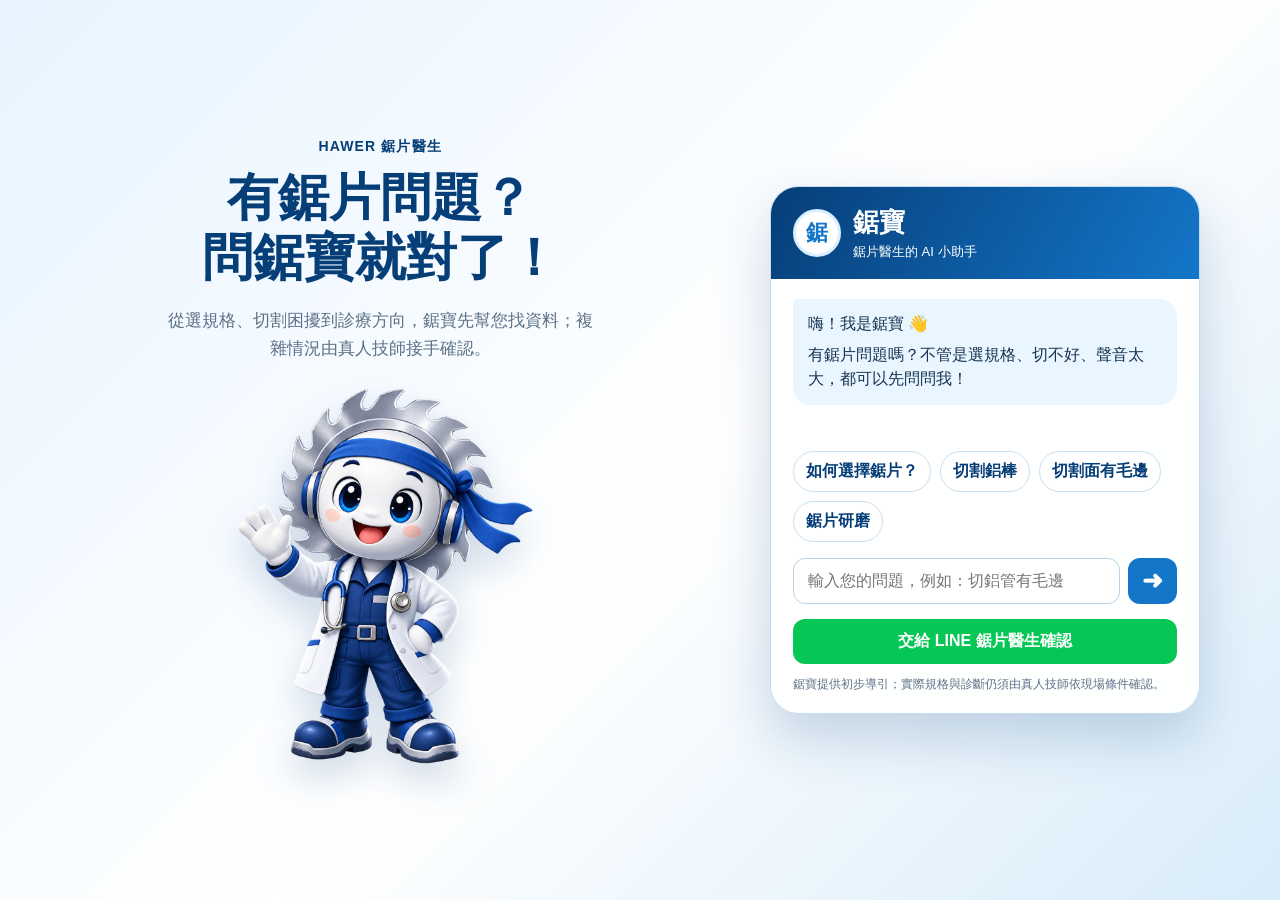
==== zirbao-ai/index.html @ aaa79eaa "feat: add zirbao chat interface" ====
<!doctype html>
<html lang="zh-Hant">
<head>
  <meta charset="utf-8">
  <meta name="viewport" content="width=device-width, initial-scale=1">
  <meta name="description" content="鋸寶 AI：鋸片醫生的初步導引小助手">
  <title>鋸寶 AI｜鋸片醫生</title>
  <link rel="stylesheet" href="styles.css">
</head>
<body>
  <main class="zirbao-page">
    <section class="zirbao-hero" aria-label="鋸寶 AI 助手">
      <div class="zirbao-brand">
        <p class="zirbao-eyebrow">HAWER 鋸片醫生</p>
        <h1>有鋸片問題？<br>問鋸寶就對了！</h1>
        <p class="zirbao-intro">從選規格、切割困擾到診療方向，鋸寶先幫您找資料；複雜情況由真人技師接手確認。</p>
        <img class="zirbao-mascot" src="assets/zirbao-mascot.png" alt="鋸寶，鋸片醫生的 AI 小助手">
      </div>

      <section id="zirbao-chat" class="zirbao-chat" aria-labelledby="zirbao-chat-title">
        <header class="zirbao-chat-header">
          <div class="zirbao-avatar" aria-hidden="true">鋸</div>
          <div>
            <h2 id="zirbao-chat-title">鋸寶</h2>
            <p>鋸片醫生的 AI 小助手</p>
          </div>
        </header>

        <div id="zirbao-results" class="zirbao-results" aria-live="polite">
          <div class="zirbao-message">
            <p>嗨！我是鋸寶 👋</p>
            <p>有鋸片問題嗎？不管是選規格、切不好、聲音太大，都可以先問問我！</p>
          </div>
        </div>

        <div class="zirbao-shortcuts" aria-label="常用問題">
          <button type="button" data-zirbao-shortcut="如何選擇鋸片？">如何選擇鋸片？</button>
          <button type="button" data-zirbao-shortcut="切割鋁棒要用什麼鋸片？">切割鋁棒</button>
          <button type="button" data-zirbao-shortcut="切割面有毛邊怎麼辦？">切割面有毛邊</button>
          <button type="button" data-zirbao-shortcut="我的鋸片需要研磨">鋸片研磨</button>
        </div>

        <div class="zirbao-input-row">
          <label class="sr-only" for="zirbao-query">輸入您的問題</label>
          <input id="zirbao-query" type="search" autocomplete="off" placeholder="輸入您的問題，例如：切鋁管有毛邊">
          <button id="zirbao-send" type="button" aria-label="送出問題">➜</button>
        </div>

        <a id="zirbao-line" class="zirbao-line-link" href="https://line.me/ti/p/%40drhawer" target="_blank" rel="noopener">交給 LINE 鋸片醫生確認</a>
        <p class="zirbao-disclaimer">鋸寶提供初步導引；實際規格與診斷仍須由真人技師依現場條件確認。</p>
      </section>
    </section>
  </main>
  <script src="app.js"></script>
</body>
</html>
---- zirbao-ai/styles.css ----
:root {
  color-scheme: light;
  --zirbao-navy: #063e78;
  --zirbao-blue: #1476c9;
  --zirbao-sky: #eaf6ff;
  --zirbao-ink: #173452;
  --zirbao-muted: #5c7187;
  --zirbao-line: #06c755;
}

* { box-sizing: border-box; }

body {
  min-width: 320px;
  margin: 0;
  background: linear-gradient(135deg, #e7f4ff 0%, #ffffff 54%, #d8ecfa 100%);
  color: var(--zirbao-ink);
  font-family: Arial, "Microsoft JhengHei", sans-serif;
}

button, input { font: inherit; }

.zirbao-page {
  min-height: 100vh;
  padding: clamp(24px, 5vw, 72px);
  display: grid;
  place-items: center;
}

.zirbao-hero {
  width: min(1120px, 100%);
  display: grid;
  grid-template-columns: minmax(300px, 1fr) minmax(320px, 430px);
  align-items: center;
  gap: clamp(28px, 7vw, 96px);
}

.zirbao-brand { text-align: center; }

.zirbao-eyebrow {
  margin: 0 0 12px;
  color: var(--zirbao-navy);
  font-size: 14px;
  font-weight: 800;
  letter-spacing: .08em;
}

h1 { margin: 0; color: var(--zirbao-navy); font-size: clamp(34px, 4vw, 58px); line-height: 1.18; }

.zirbao-intro {
  width: min(430px, 100%);
  margin: 18px auto 0;
  color: var(--zirbao-muted);
  font-size: 17px;
  line-height: 1.7;
}

.zirbao-mascot { display: block; width: min(390px, 82vw); height: auto; margin: 18px auto -10px; filter: drop-shadow(0 18px 18px rgba(6, 62, 120, .18)); }

.zirbao-chat {
  overflow: hidden;
  border: 1px solid rgba(20, 118, 201, .25);
  border-radius: 28px;
  background: rgba(255, 255, 255, .94);
  box-shadow: 0 24px 55px rgba(6, 62, 120, .2);
}

.zirbao-chat-header {
  display: flex;
  align-items: center;
  gap: 12px;
  padding: 18px 22px;
  color: #fff;
  background: linear-gradient(120deg, var(--zirbao-navy), var(--zirbao-blue));
}

.zirbao-avatar { display: grid; width: 48px; height: 48px; place-items: center; border: 3px solid #d8efff; border-radius: 50%; background: #fff; color: var(--zirbao-blue); font-weight: 900; font-size: 22px; }
.zirbao-chat-header h2 { margin: 0; font-size: 26px; }
.zirbao-chat-header p { margin: 3px 0 0; font-size: 13px; }

.zirbao-results { min-height: 172px; padding: 20px 22px 8px; }
.zirbao-message { border-radius: 4px 18px 18px 18px; background: var(--zirbao-sky); padding: 13px 15px; font-size: 16px; line-height: 1.55; }
.zirbao-message p { margin: 0; }
.zirbao-message p + p { margin-top: 6px; }
.zirbao-message-danger { background: #fff0ef; color: #8e251e; }
.zirbao-questions { margin: 12px 2px; color: var(--zirbao-muted); font-size: 14px; line-height: 1.6; }

.zirbao-cards { display: grid; gap: 9px; margin: 12px 0; }
.zirbao-card { display: block; border: 1px solid #c7e1f5; border-radius: 14px; padding: 11px 12px; color: inherit; background: #fff; text-decoration: none; }
.zirbao-card:hover { border-color: var(--zirbao-blue); box-shadow: 0 5px 15px rgba(20, 118, 201, .14); }
.zirbao-card strong { display: block; color: var(--zirbao-navy); font-size: 15px; }
.zirbao-card span { display: block; margin-top: 4px; color: var(--zirbao-muted); font-size: 13px; line-height: 1.45; }

.zirbao-shortcuts { display: flex; flex-wrap: wrap; gap: 9px; padding: 0 22px 16px; }
.zirbao-shortcuts button { border: 1px solid #c7dfef; border-radius: 999px; padding: 9px 12px; cursor: pointer; color: var(--zirbao-navy); background: #fff; font-weight: 700; }
.zirbao-shortcuts button:hover, .zirbao-shortcuts button:focus-visible { border-color: var(--zirbao-blue); background: #edf8ff; }

.zirbao-input-row { display: flex; gap: 8px; padding: 0 22px; }
.zirbao-input-row input { width: 100%; min-width: 0; border: 1px solid #b9d4e6; border-radius: 12px; padding: 13px 14px; color: var(--zirbao-ink); }
.zirbao-input-row button { width: 49px; flex: 0 0 49px; border: 0; border-radius: 12px; cursor: pointer; color: #fff; background: var(--zirbao-blue); font-size: 25px; font-weight: 800; }

.zirbao-line-link { display: block; margin: 15px 22px 0; border-radius: 12px; padding: 12px; color: #fff; background: var(--zirbao-line); text-align: center; text-decoration: none; font-weight: 800; }
.zirbao-disclaimer { margin: 12px 22px 20px; color: var(--zirbao-muted); font-size: 12px; line-height: 1.45; }

button:focus-visible, a:focus-visible, input:focus-visible { outline: 3px solid #f7c949; outline-offset: 2px; }
.sr-only { position: absolute; width: 1px; height: 1px; overflow: hidden; clip: rect(0, 0, 0, 0); white-space: nowrap; }

@media (max-width: 760px) {
  .zirbao-page { padding: 24px 16px; }
  .zirbao-hero { grid-template-columns: 1fr; gap: 22px; }
  .zirbao-mascot { width: min(220px, 58vw); margin-bottom: -6px; }
  .zirbao-intro { font-size: 15px; }
  .zirbao-chat { border-radius: 22px; }
}
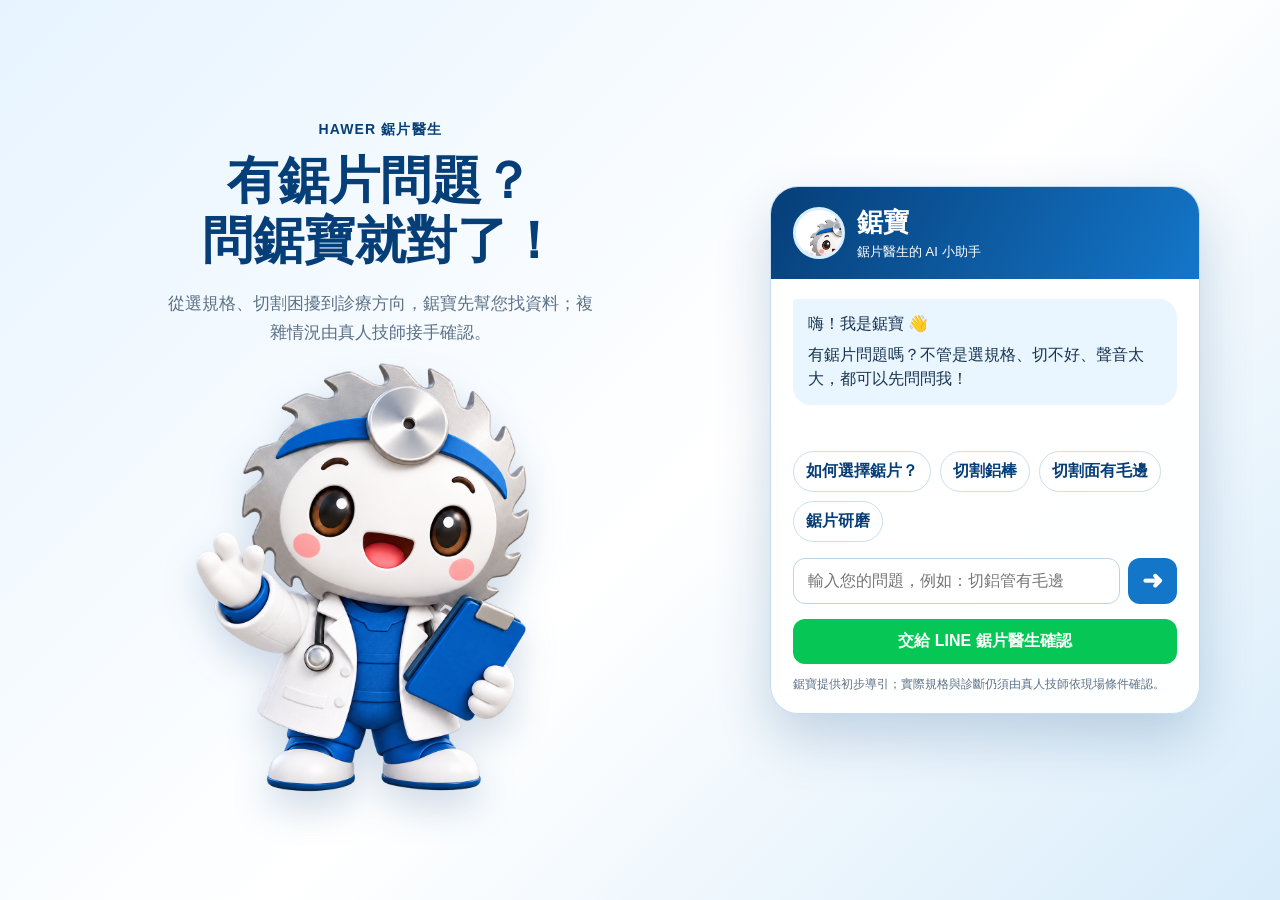
==== commit 1b7592c8: "feat: use official zirbao mascot style" ====
--- a/zirbao-ai/index.html
+++ b/zirbao-ai/index.html
@@ -5,7 +5,7 @@
   <meta name="viewport" content="width=device-width, initial-scale=1">
   <meta name="description" content="鋸寶 AI：鋸片醫生的初步導引小助手">
   <title>鋸寶 AI｜鋸片醫生</title>
-  <link rel="stylesheet" href="styles.css">
+  <link rel="stylesheet" href="styles.css?v=20260905-zirbao-official">
 </head>
 <body>
   <main class="zirbao-page">
@@ -14,12 +14,14 @@
         <p class="zirbao-eyebrow">HAWER 鋸片醫生</p>
         <h1>有鋸片問題？<br>問鋸寶就對了！</h1>
         <p class="zirbao-intro">從選規格、切割困擾到診療方向，鋸寶先幫您找資料；複雜情況由真人技師接手確認。</p>
-        <img class="zirbao-mascot" src="assets/zirbao-mascot.png" alt="鋸寶，鋸片醫生的 AI 小助手">
+        <img class="zirbao-mascot" src="assets/zirbao-mascot-official-cutout.png" alt="鋸寶，鋸片醫生的 AI 小助手">
       </div>
 
       <section id="zirbao-chat" class="zirbao-chat" aria-labelledby="zirbao-chat-title">
         <header class="zirbao-chat-header">
-          <div class="zirbao-avatar" aria-hidden="true">鋸</div>
+          <div class="zirbao-avatar" aria-hidden="true">
+            <img class="zirbao-avatar-image" src="assets/zirbao-mascot-official-cutout.png" alt="">
+          </div>
           <div>
             <h2 id="zirbao-chat-title">鋸寶</h2>
             <p>鋸片醫生的 AI 小助手</p>
--- a/zirbao-ai/styles.css
+++ b/zirbao-ai/styles.css
@@ -55,7 +55,7 @@
   line-height: 1.7;
 }
 
-.zirbao-mascot { display: block; width: min(390px, 82vw); height: auto; margin: 18px auto -10px; filter: drop-shadow(0 18px 18px rgba(6, 62, 120, .18)); }
+.zirbao-mascot { display: block; width: min(430px, 88vw); height: auto; margin: 10px auto -18px; filter: drop-shadow(0 18px 18px rgba(6, 62, 120, .18)); }
 
 .zirbao-chat {
   overflow: hidden;
@@ -74,7 +74,8 @@
   background: linear-gradient(120deg, var(--zirbao-navy), var(--zirbao-blue));
 }
 
-.zirbao-avatar { display: grid; width: 48px; height: 48px; place-items: center; border: 3px solid #d8efff; border-radius: 50%; background: #fff; color: var(--zirbao-blue); font-weight: 900; font-size: 22px; }
+.zirbao-avatar { display: grid; width: 52px; height: 52px; place-items: center; overflow: hidden; border: 3px solid #d8efff; border-radius: 50%; background: #fff; }
+.zirbao-avatar-image { width: 78px; max-width: none; transform: translateY(7px); }
 .zirbao-chat-header h2 { margin: 0; font-size: 26px; }
 .zirbao-chat-header p { margin: 3px 0 0; font-size: 13px; }
 
@@ -108,7 +109,7 @@
 @media (max-width: 760px) {
   .zirbao-page { padding: 24px 16px; }
   .zirbao-hero { grid-template-columns: 1fr; gap: 22px; }
-  .zirbao-mascot { width: min(220px, 58vw); margin-bottom: -6px; }
+  .zirbao-mascot { width: min(260px, 68vw); margin-bottom: -10px; }
   .zirbao-intro { font-size: 15px; }
   .zirbao-chat { border-radius: 22px; }
 }
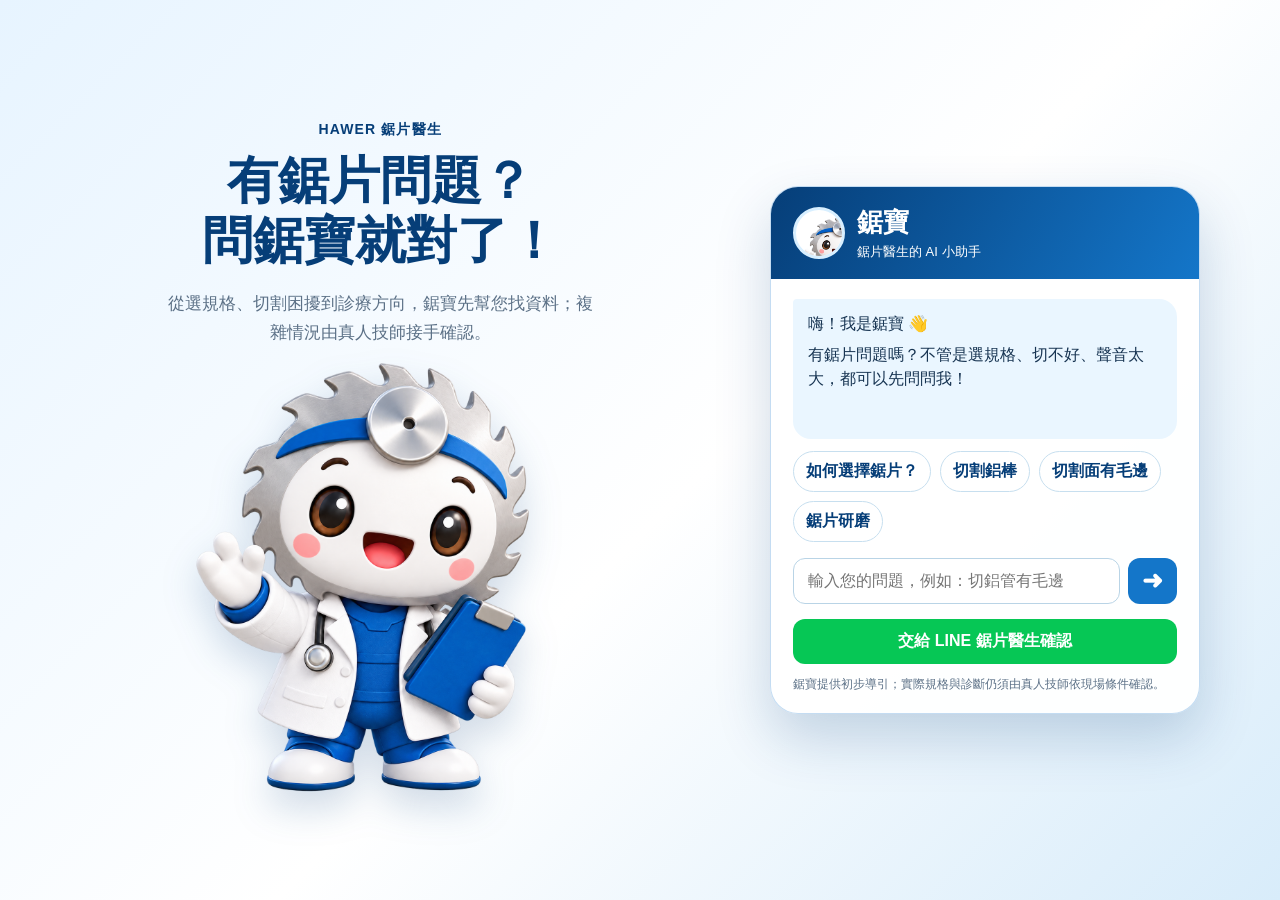
==== commit 26d36427: "fix: route incomplete questions before AI" ====
--- a/zirbao-ai/index.html
+++ b/zirbao-ai/index.html
@@ -53,6 +53,10 @@
       </section>
     </section>
   </main>
-  <script src="app.js"></script>
+  <iframe id="zirbao-ai-frame" name="zirbao-ai-frame" title="鋸寶 AI 回覆" hidden></iframe>
+  <script src="zirbao-core.js?v=20260906-diagnosis"></script>
+  <script src="zirbao-client.js?v=20260906-diagnosis"></script>
+  <script src="config.js"></script>
+  <script src="app.js?v=20260906-diagnosis"></script>
 </body>
 </html>
--- a/zirbao-ai/styles.css
+++ b/zirbao-ai/styles.css
@@ -79,18 +79,25 @@
 .zirbao-chat-header h2 { margin: 0; font-size: 26px; }
 .zirbao-chat-header p { margin: 3px 0 0; font-size: 13px; }
 
-.zirbao-results { min-height: 172px; padding: 20px 22px 8px; }
+.zirbao-results { display: grid; max-height: 360px; min-height: 172px; gap: 12px; overflow-y: auto; padding: 20px 22px 12px; scroll-behavior: smooth; }
+.zirbao-turn { display: grid; gap: 8px; max-width: 94%; }
+.zirbao-turn-assistant { justify-self: start; }
+.zirbao-turn-user { justify-self: end; }
 .zirbao-message { border-radius: 4px 18px 18px 18px; background: var(--zirbao-sky); padding: 13px 15px; font-size: 16px; line-height: 1.55; }
+.zirbao-turn-user .zirbao-message { border-radius: 18px 4px 18px 18px; color: #fff; background: var(--zirbao-blue); }
 .zirbao-message p { margin: 0; }
 .zirbao-message p + p { margin-top: 6px; }
 .zirbao-message-danger { background: #fff0ef; color: #8e251e; }
-.zirbao-questions { margin: 12px 2px; color: var(--zirbao-muted); font-size: 14px; line-height: 1.6; }
+.zirbao-message-loading { color: var(--zirbao-muted); }
+.zirbao-questions { margin: 0 2px; color: var(--zirbao-muted); font-size: 14px; line-height: 1.6; }
 
 .zirbao-cards { display: grid; gap: 9px; margin: 12px 0; }
 .zirbao-card { display: block; border: 1px solid #c7e1f5; border-radius: 14px; padding: 11px 12px; color: inherit; background: #fff; text-decoration: none; }
 .zirbao-card:hover { border-color: var(--zirbao-blue); box-shadow: 0 5px 15px rgba(20, 118, 201, .14); }
 .zirbao-card strong { display: block; color: var(--zirbao-navy); font-size: 15px; }
 .zirbao-card span { display: block; margin-top: 4px; color: var(--zirbao-muted); font-size: 13px; line-height: 1.45; }
+.zirbao-diagnosis-link { display: block; border: 1px solid #0a73ba; border-radius: 12px; padding: 11px 12px; color: #075a94; background: #edf8ff; text-align: center; text-decoration: none; font-weight: 800; }
+.zirbao-diagnosis-link:hover { color: #fff; background: var(--zirbao-blue); }
 
 .zirbao-shortcuts { display: flex; flex-wrap: wrap; gap: 9px; padding: 0 22px 16px; }
 .zirbao-shortcuts button { border: 1px solid #c7dfef; border-radius: 999px; padding: 9px 12px; cursor: pointer; color: var(--zirbao-navy); background: #fff; font-weight: 700; }
@@ -99,6 +106,7 @@
 .zirbao-input-row { display: flex; gap: 8px; padding: 0 22px; }
 .zirbao-input-row input { width: 100%; min-width: 0; border: 1px solid #b9d4e6; border-radius: 12px; padding: 13px 14px; color: var(--zirbao-ink); }
 .zirbao-input-row button { width: 49px; flex: 0 0 49px; border: 0; border-radius: 12px; cursor: pointer; color: #fff; background: var(--zirbao-blue); font-size: 25px; font-weight: 800; }
+.zirbao-input-row button:disabled { cursor: wait; opacity: .65; }
 
 .zirbao-line-link { display: block; margin: 15px 22px 0; border-radius: 12px; padding: 12px; color: #fff; background: var(--zirbao-line); text-align: center; text-decoration: none; font-weight: 800; }
 .zirbao-disclaimer { margin: 12px 22px 20px; color: var(--zirbao-muted); font-size: 12px; line-height: 1.45; }
